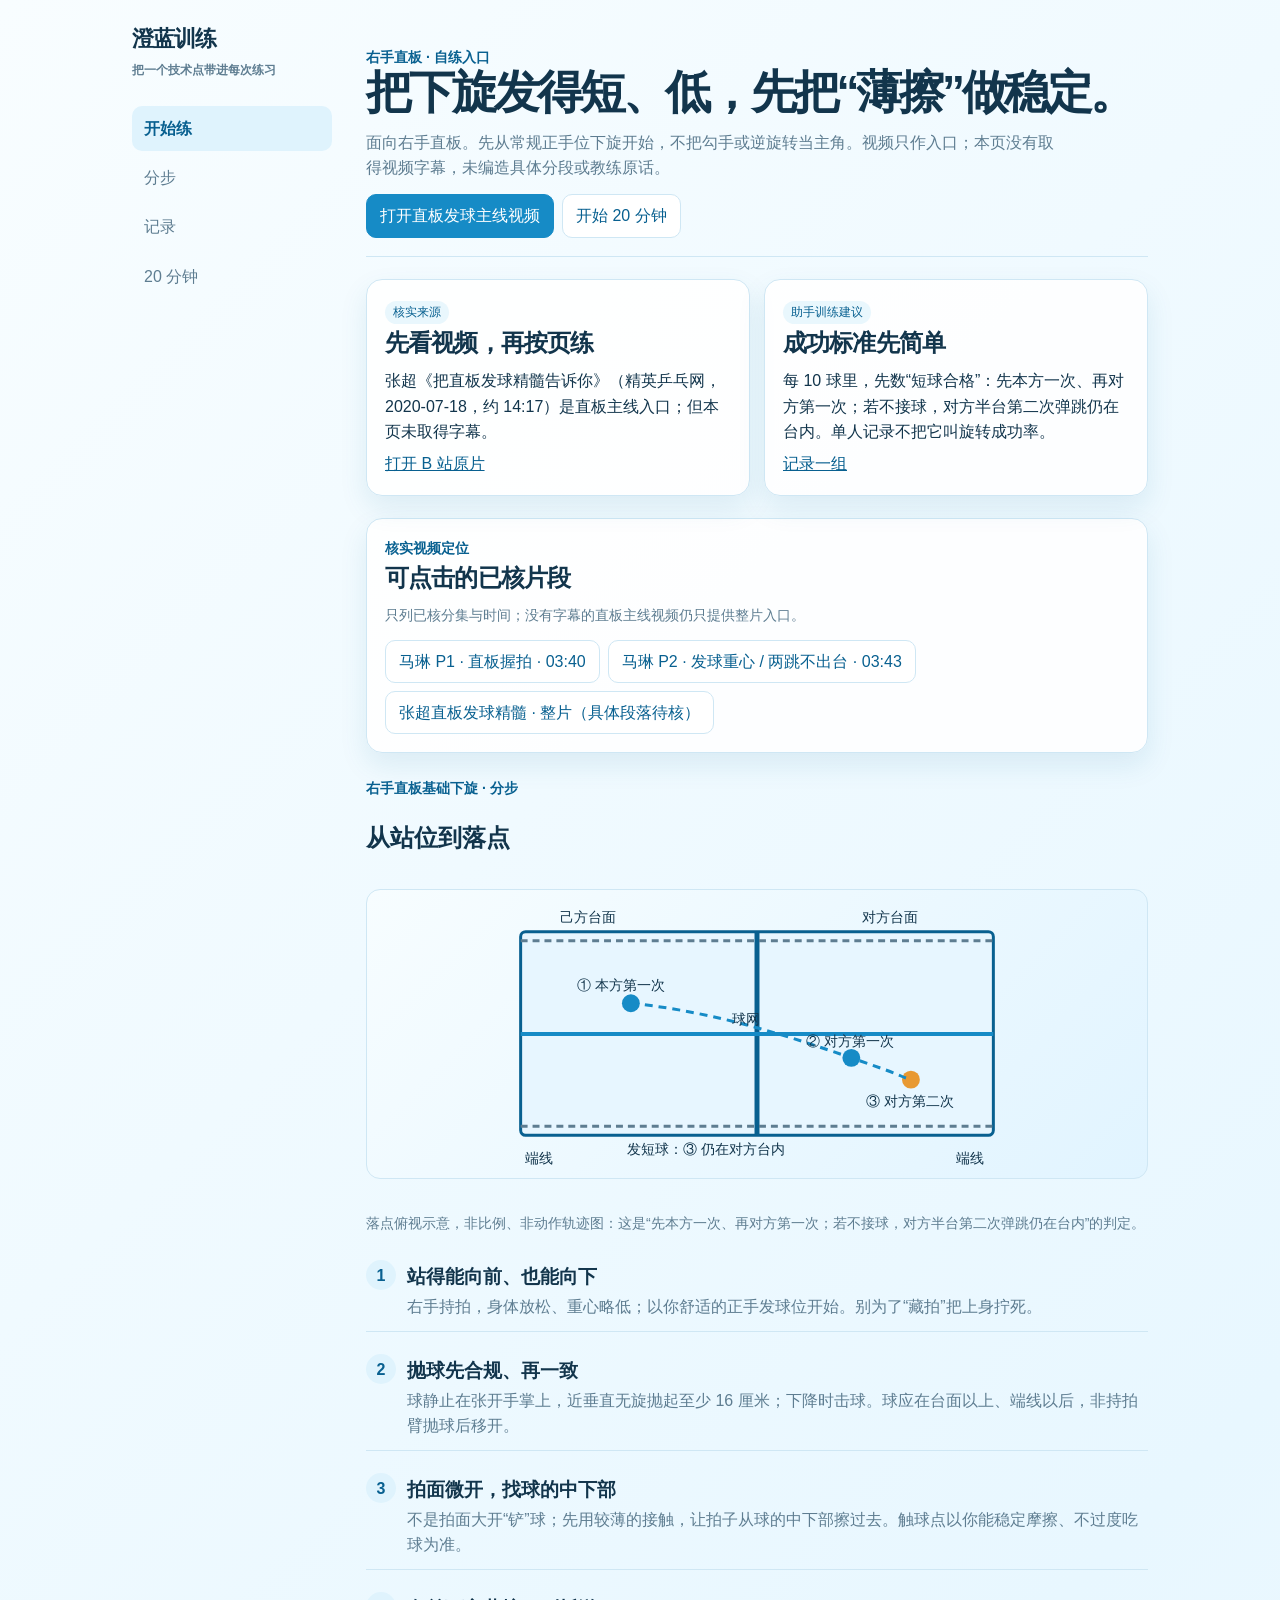
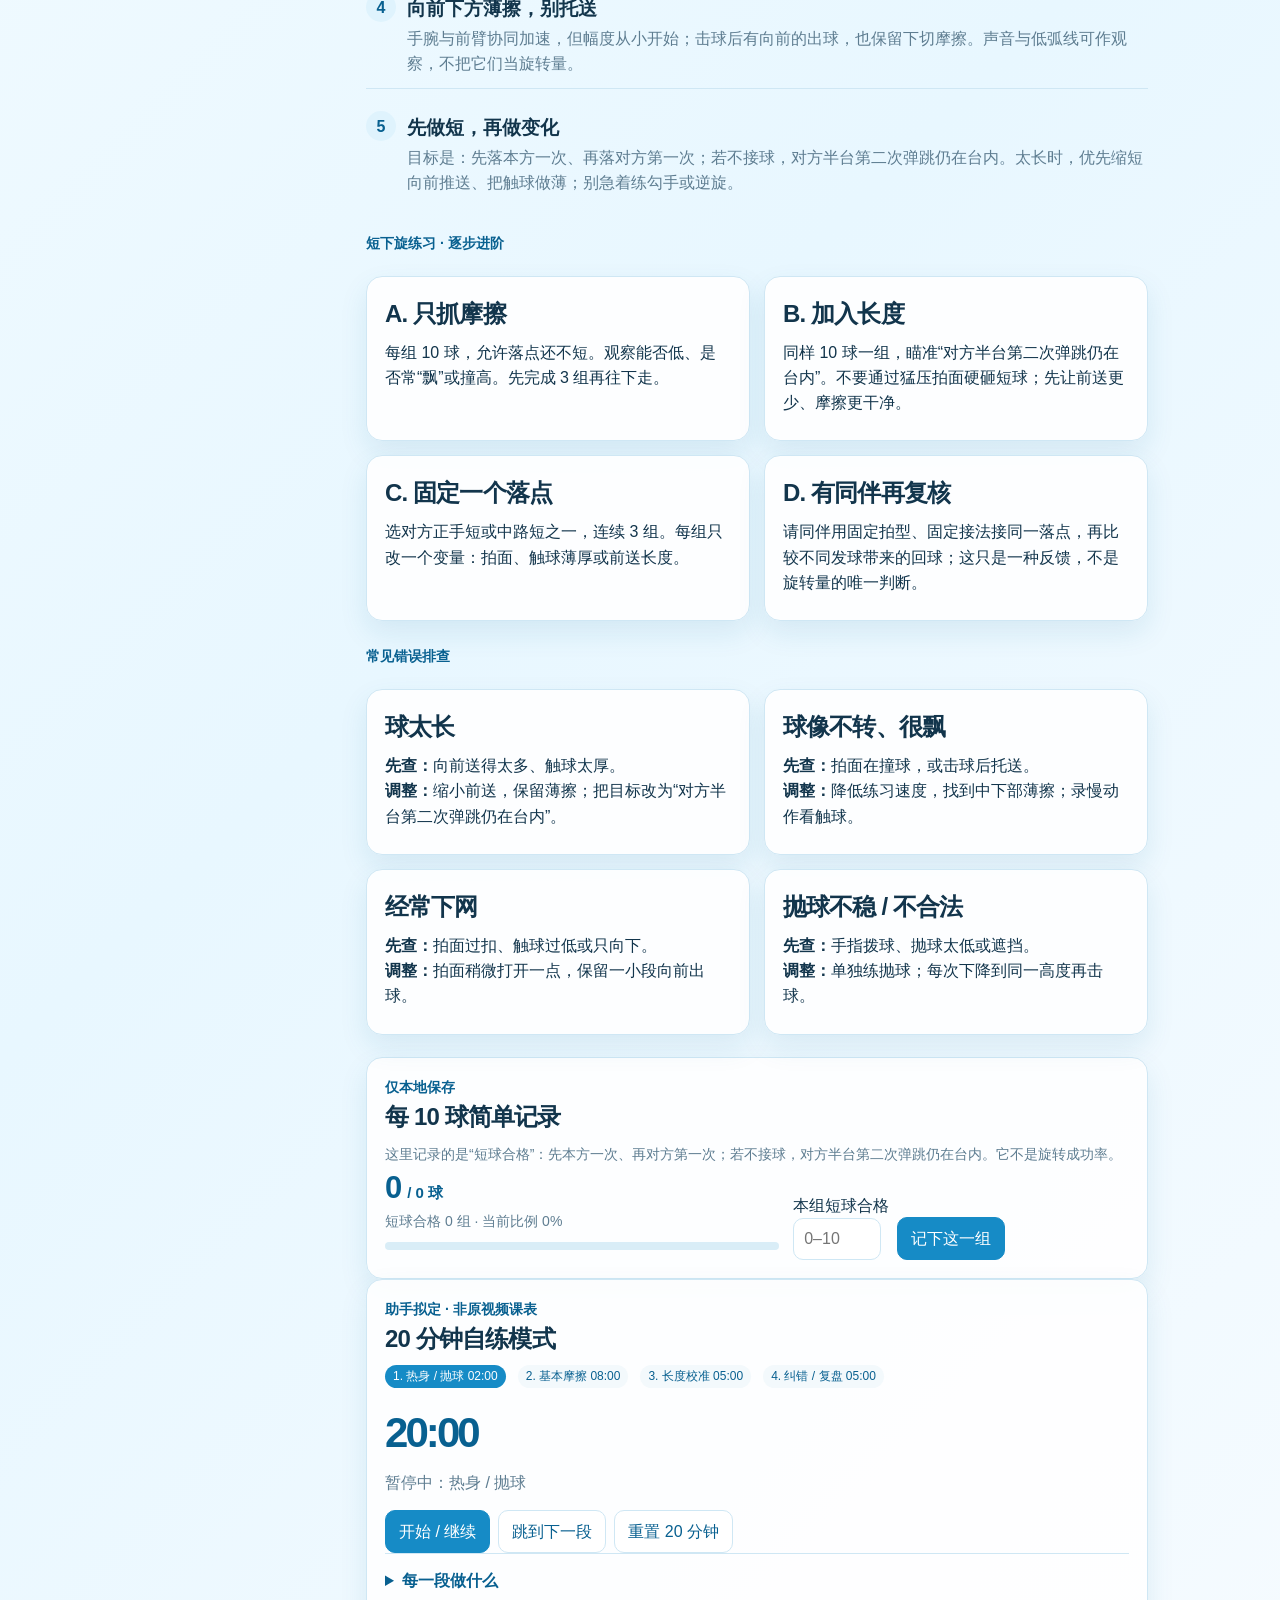
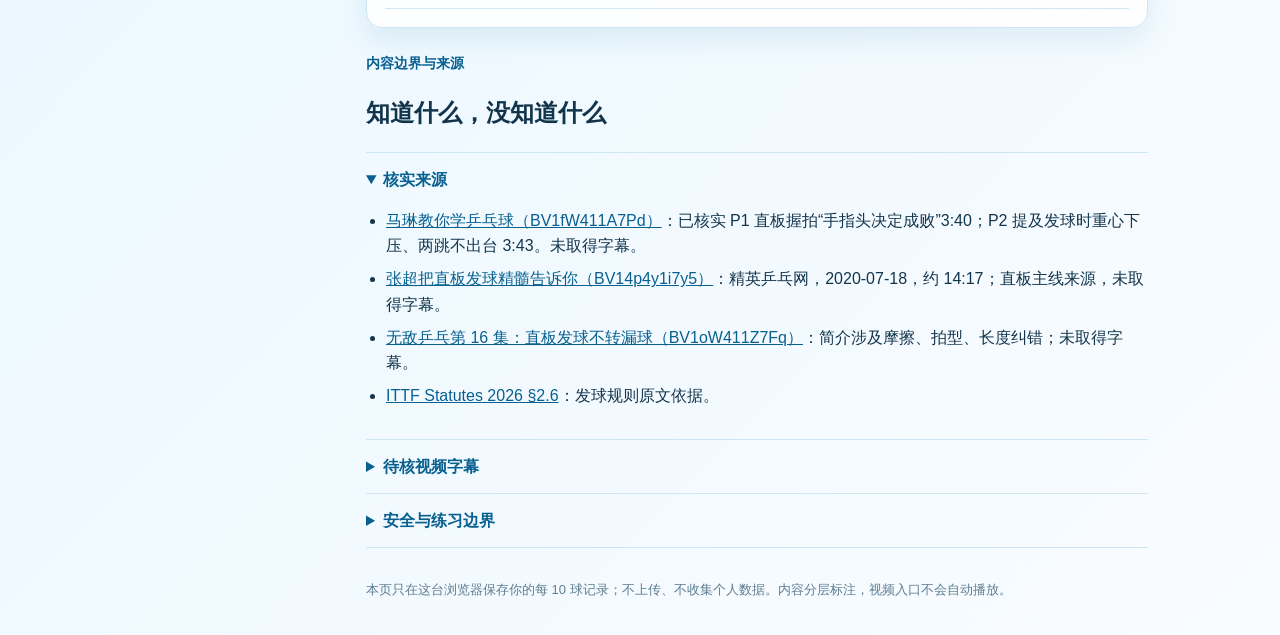
==== pingpong-penshold-backspin/index.html @ 67f678c4 "Publish penshold backspin practice page" ====
<!doctype html>
<html lang="zh-CN">
<head>
<meta charset="utf-8">
<meta name="viewport" content="width=device-width,initial-scale=1,viewport-fit=cover">
<meta name="theme-color" content="#eaf7ff">
<title>澄蓝训练｜右手直板下旋发球</title>
<style>
:root{--ink:#12354c;--muted:#5e7d91;--line:#cfe7f4;--blue:#168bc6;--deep:#086090;--wash:#edf9ff;--shadow:0 12px 28px rgba(20,109,150,.1);--good:#12744f;--warn:#a85b10}*{box-sizing:border-box}html{scroll-behavior:smooth}body{margin:0;background:linear-gradient(135deg,#f8fdff,#e8f7ff 52%,#f9fcff);color:var(--ink);font:16px/1.58 ui-rounded,"PingFang SC","Microsoft YaHei",sans-serif}button,input{font:inherit}button{cursor:pointer}a{color:var(--deep)}#app{max-width:1060px;margin:auto;padding:22px}.shell{display:grid;grid-template-columns:200px minmax(0,1fr);gap:34px}.side{position:sticky;top:18px;align-self:start}.brand{font-size:22px;font-weight:780;letter-spacing:-.05em}.brand span{display:block;font-size:12px;letter-spacing:0;color:var(--muted);margin-top:4px}.nav{display:grid;gap:4px;margin-top:26px}.nav a{padding:10px 12px;border-radius:10px;text-decoration:none;color:var(--muted)}.nav a.on,.nav a:hover{color:var(--deep);background:#dff3fd;font-weight:700}.hero{padding:24px 0 18px;border-bottom:1px solid var(--line)}.hero h1{margin:0;font-size:clamp(30px,4vw,46px);letter-spacing:-.07em;line-height:1.08}.hero p{max-width:700px;margin:12px 0 0;color:var(--muted)}.accent{font-size:14px;color:var(--deep);font-weight:700}.grid{display:grid;grid-template-columns:repeat(2,minmax(0,1fr));gap:14px;margin:22px 0}.card{background:rgba(255,255,255,.9);border:1px solid var(--line);border-radius:16px;padding:18px;box-shadow:var(--shadow)}.card h2,.card h3{margin:0 0 7px;letter-spacing:-.035em}.card p{margin:7px 0}.primary,.secondary,.chip{display:inline-flex;align-items:center;justify-content:center;min-height:42px;border-radius:10px;padding:8px 13px;border:1px solid var(--line);text-decoration:none;background:#fff;color:var(--deep)}.primary{background:var(--blue);color:#fff;border-color:var(--blue)}.primary:disabled{opacity:.48;cursor:not-allowed}.actions{display:flex;gap:8px;flex-wrap:wrap;margin-top:14px}.tools{margin-top:24px}.tag{display:inline-block;border-radius:99px;background:#e9f7fd;color:var(--deep);padding:2px 8px;font-size:12px;margin-right:5px}.muted{color:var(--muted);font-size:14px}.note{border-left:4px solid var(--blue);background:#f1faff;padding:11px 13px;border-radius:0 10px 10px 0}.warn{border-left-color:#e89932;background:#fff8ee}.ok{color:var(--good);font-weight:700}.steps{display:grid;gap:10px}.step{display:grid;grid-template-columns:31px 1fr;gap:10px;padding:12px 0;border-bottom:1px solid var(--line)}.step:last-child{border:0}.num{width:30px;height:30px;border-radius:50%;display:grid;place-items:center;background:#dff3fd;color:var(--deep);font-weight:800}.step h3{margin:2px 0 2px}.step p{margin:0;color:var(--muted)}details{border-top:1px solid var(--line);padding:14px 0}details:last-child{border-bottom:1px solid var(--line)}summary{cursor:pointer;font-weight:700;color:var(--deep)}details[open] summary{margin-bottom:9px}.diagram{width:100%;max-height:290px;background:linear-gradient(135deg,#f7fdff,#e1f4ff);border-radius:14px;border:1px solid var(--line);margin:12px 0}.diagram text{font-family:ui-rounded,"PingFang SC",sans-serif;fill:#12354c;font-size:14px}.split{display:grid;grid-template-columns:1.08fr .92fr;gap:14px}.record{display:flex;align-items:end;gap:8px;flex-wrap:wrap}.record input{width:88px;min-height:42px;border:1px solid var(--line);border-radius:10px;padding:0 10px}.stat{font-size:31px;font-weight:780;letter-spacing:-.06em;color:var(--deep);line-height:1}.progress{height:8px;background:#d9edf7;border-radius:99px;overflow:hidden;margin:10px 0}.progress i{display:block;height:100%;background:var(--blue);transition:width .2s}.session{font-size:42px;font-weight:780;letter-spacing:-.07em;color:var(--deep);margin:12px 0 4px}.timer-state{min-height:26px;color:var(--muted)}.phase{display:flex;gap:7px;flex-wrap:wrap}.phase .tag{background:#f3f9fc}.phase .tag.on{background:#168bc6;color:white}.source-list{padding-left:20px}.source-list li{margin:8px 0}.footer{margin:32px 0 12px;color:var(--muted);font-size:13px}@media(max-width:720px){#app{padding:14px}.shell{display:block}.side{position:static;display:flex;align-items:center;justify-content:space-between;border-bottom:1px solid var(--line);padding-bottom:12px}.brand span{display:none}.nav{display:flex;margin:0;gap:2px}.nav a{padding:7px 8px;font-size:13px}.hero{padding-top:24px}.grid,.split{grid-template-columns:1fr}.card{padding:16px}.diagram{max-height:none}.session{font-size:38px}}
</style>
</head>
<body><main id="app"></main>
<script>
const KEY='chenglan-pingpong-penshold-backspin-v1';
const sources={marin:'https://www.bilibili.com/video/BV1fW411A7Pd/',marinP1:'https://www.bilibili.com/video/BV1fW411A7Pd/?p=1&t=220',marinP2:'https://www.bilibili.com/video/BV1fW411A7Pd/?p=2&t=223',zhang:'https://www.bilibili.com/video/BV14p4y1i7y5/',wudi:'https://www.bilibili.com/video/BV1oW411Z7Fq/',ittf:'https://db.ittf.com/sites/default/files/public/2026-02/2026_Statutes_v1_consolidated_clean.pdf'};
const initial={sets:[],timer:{running:false,remaining:1200,stamp:0}};
function load(){try{const x=JSON.parse(localStorage.getItem(KEY));return x&&typeof x==='object'?{...initial,...x,timer:{...initial.timer,...x.timer},sets:Array.isArray(x.sets)?x.sets:[]}:structuredClone(initial)}catch{return structuredClone(initial)}}
let state=load(),tick=null;
const esc=s=>String(s).replace(/[&<>"']/g,c=>({'&':'&amp;','<':'&lt;','>':'&gt;','"':'&quot;',"'":'&#39;'}[c]));
function save(){try{localStorage.setItem(KEY,JSON.stringify(state))}catch{}}
function fmt(s){s=Math.max(0,Math.ceil(s));return `${String(Math.floor(s/60)).padStart(2,'0')}:${String(s%60).padStart(2,'0')}`}
function diagram(){return `<svg class="diagram" viewBox="0 0 620 290" role="img" aria-label="短发球落点俯视示意，非比例动作图"><rect x="72" y="42" width="476" height="205" rx="5" fill="#e7f6ff" stroke="#086090" stroke-width="3"/><path d="M310 42V247" stroke="#086090" stroke-width="5"/><path d="M72 145H548" stroke="#168bc6" stroke-width="4"/><path d="M72 51H548M72 238H548" stroke="#5e7d91" stroke-width="3" stroke-dasharray="7 5"/><circle cx="183" cy="114" r="9" fill="#168bc6"/><circle cx="405" cy="169" r="9" fill="#168bc6"/><circle cx="465" cy="191" r="9" fill="#e89932"/><path d="M183 114C270 123 344 148 405 169S447 185 465 191" fill="none" stroke="#168bc6" stroke-width="3" stroke-dasharray="8 6"/><text x="112" y="32">己方台面</text><text x="416" y="32">对方台面</text><text x="285" y="135">球网</text><text x="76" y="275">端线</text><text x="510" y="275">端线</text><text x="129" y="101">① 本方第一次</text><text x="359" y="157">② 对方第一次</text><text x="420" y="218">③ 对方第二次</text><text x="179" y="266">发短球：③ 仍在对方台内</text></svg><p class="muted">落点俯视示意，非比例、非动作轨迹图：这是“先本方一次、再对方第一次；若不接球，对方半台第二次弹跳仍在台内”的判定。</p>`}
function header(){return `<div class="shell"><aside class="side"><div class="brand">澄蓝训练<span>把一个技术点带进每次练习</span></div><nav class="nav"><a class="on" href="#start">开始练</a><a href="#steps">分步</a><a href="#records">记录</a><a href="#timer">20 分钟</a></nav></aside><section>`}
function end(){return `<p class="footer">本页只在这台浏览器保存你的每 10 球记录；不上传、不收集个人数据。内容分层标注，视频入口不会自动播放。</p></section></div>`}
function recordView(){const n=state.sets.length,total=state.sets.reduce((a,x)=>a+x.good,0),attempt=n*10,rate=attempt?Math.round(total/attempt*100):0;return `<article id="records" class="card"><div class="accent">仅本地保存</div><h2>每 10 球简单记录</h2><p class="muted">这里记录的是“短球合格”：先本方一次、再对方第一次；若不接球，对方半台第二次弹跳仍在台内。它不是旋转成功率。</p><div class="split"><div><div class="stat">${total} <small style="font-size:15px;letter-spacing:0">/ ${attempt} 球</small></div><p class="muted">短球合格 ${n} 组 · 当前比例 ${rate}%</p><div class="progress"><i style="width:${rate}%"></i></div></div><form class="record" id="recordForm"><label>本组短球合格<br><input required name="good" type="number" min="0" max="10" inputmode="numeric" placeholder="0–10"></label><button class="primary">记下这一组</button>${n?'<button type="button" class="secondary" id="undo">撤销最后一组</button>':''}</form></div>${n?`<details><summary>查看已记录的各组</summary><p>${state.sets.map((x,i)=>`第 ${i+1} 组：${x.good}/10`).join('　')}</p></details>`:''}</article>`}
const phases=[['热身 / 抛球',120],['基本摩擦',480],['长度校准',300],['纠错 / 复盘',300]],TOTAL=phases.reduce((n,x)=>n+x[1],0);
const TimerCore={phase(remaining){let spent=TOTAL-Math.max(0,Math.min(TOTAL,remaining));for(let i=0;i<phases.length;i++){if(spent<phases[i][1])return i;spent-=phases[i][1]}return phases.length-1},advance(timer,now){const out={...timer};if(!out.running)return out;const elapsed=Math.max(0,(now-out.stamp)/1000);out.remaining=Math.max(0,out.remaining-elapsed);out.stamp=now;if(out.remaining===0)out.running=false;return out},skip(timer){const i=TimerCore.phase(timer.remaining);const spent=phases.slice(0,i+1).reduce((n,x)=>n+x[1],0);return {...timer,remaining:Math.max(0,TOTAL-spent),stamp:timer.stamp}},reset(){return {running:false,remaining:TOTAL,stamp:0}}};
function timerView(){let t=state.timer,i=TimerCore.phase(t.remaining),p=phases[i];return `<article id="timer" class="card"><div class="accent">助手拟定 · 非原视频课表</div><h2>20 分钟自练模式</h2><div class="phase">${phases.map((x,j)=>`<span class="tag ${j===i?'on':''}">${j+1}. ${x[0]} ${fmt(x[1])}</span>`).join('')}</div><div class="session">${fmt(t.remaining)}</div><div class="timer-state">${t.running?'进行中：'+p[0]:(t.remaining?'暂停中：'+p[0]:'已完成 20 分钟')}</div><div class="actions"><button id="timerToggle" class="primary" ${!t.remaining?'disabled':''}>${t.running?'暂停':'开始 / 继续'}</button><button id="timerNext" class="secondary" ${!t.remaining?'disabled':''}>跳到下一段</button><button id="timerReset" class="secondary">重置 20 分钟</button></div><details><summary>每一段做什么</summary><ol><li><b>2 分钟热身 / 抛球：</b>活动手腕与肩；只练合法、稳定的抛球与触球前站定。</li><li><b>8 分钟基本摩擦：</b>按 10 球一组，优先薄擦与低弧线，不追求猛快。</li><li><b>5 分钟长度校准：</b>目标是先本方一次、再对方第一次；若不接球，对方半台第二次弹跳仍在台内。</li><li><b>5 分钟纠错 / 复盘：</b>手机侧后方录几球，看抛球、触球点、拍面与落点；不在本页上传。</li></ol></details></article>`}
function render(){document.querySelector('#app').innerHTML=header()+`<header id="start" class="hero"><div class="accent">右手直板 · 自练入口</div><h1>把下旋发得短、低，先把“薄擦”做稳定。</h1><p>面向右手直板。先从常规正手位下旋开始，不把勾手或逆旋转当主角。视频只作入口；本页没有取得视频字幕，未编造具体分段或教练原话。</p><div class="actions"><a class="primary" href="${sources.zhang}" target="_blank" rel="noopener">打开直板发球主线视频</a><a class="secondary" href="#timer">开始 20 分钟</a></div></header><div class="grid"><article class="card"><span class="tag">核实来源</span><h2>先看视频，再按页练</h2><p>张超《把直板发球精髓告诉你》（精英乒乓网，2020-07-18，约 14:17）是直板主线入口；但本页未取得字幕。</p><a href="${sources.zhang}" target="_blank" rel="noopener">打开 B 站原片</a></article><article class="card"><span class="tag">助手训练建议</span><h2>成功标准先简单</h2><p>每 10 球里，先数“第二跳不出台且自己可重复做出”的球。球回滚不是唯一旋转指标，独练不承诺定量测旋转。</p><a href="#records">记录一组</a></article></div><section id="steps" class="tools"><div class="accent">右手直板基础下旋 · 分步</div><h2>从站位到落点</h2>${diagram()}<div class="steps"><div class="step"><div class="num">1</div><div><h3>站得能向前、也能向下</h3><p>右手持拍，身体放松、重心略低；以你舒适的正手发球位开始。别为了“藏拍”把上身拧死。</p></div></div><div class="step"><div class="num">2</div><div><h3>抛球先合规、再一致</h3><p>球静止在张开手掌上，近垂直无旋抛起至少 16 厘米；下降时击球。球应在台面以上、端线以后，非持拍臂抛球后移开。</p></div></div><div class="step"><div class="num">3</div><div><h3>拍面微开，找球的中下部</h3><p>不是拍面大开“铲”球；先用较薄的接触，让拍子从球的中下部擦过去。触球点以你能稳定摩擦、不过度吃球为准。</p></div></div><div class="step"><div class="num">4</div><div><h3>向前下方薄擦，别托送</h3><p>手腕与前臂协同加速，但幅度从小开始；击球后有向前的出球，也保留下切摩擦。声音、低弧线与第二跳共同观察。</p></div></div><div class="step"><div class="num">5</div><div><h3>先做短，再做变化</h3><p>目标是：先落己方台面，第二跳落在对方半台后不出台。太长时，优先缩短向前推送、把触球做薄；别急着练勾手或逆旋。</p></div></div></div></section><section class="tools"><div class="accent">短下旋练习 · 逐步进阶</div><div class="grid"><article class="card"><h2>A. 只抓摩擦</h2><p>每组 10 球，允许落点还不短。观察能否低、是否常“飘”或撞高。先完成 3 组再往下走。</p></article><article class="card"><h2>B. 加入长度</h2><p>同样 10 球一组，瞄准第二跳不出台。不要通过猛压拍面硬砸短球；先让前送更少、摩擦更干净。</p></article><article class="card"><h2>C. 固定一个落点</h2><p>选对方正手短或中路短之一，连续 3 组。每组只改一个变量：拍面、触球薄厚或前送长度。</p></article><article class="card"><h2>D. 有同伴再复核</h2><p>请同伴正常接发，记录其起板是否容易冒高、是否判断失误。此反馈比自己看球回滚更可靠。</p></article></div></section><section class="tools"><div class="accent">常见错误排查</div><div class="grid"><article class="card"><h2>球太长</h2><p><b>先查：</b>向前送得太多、触球太厚。<br><b>调整：</b>缩小前送，保留薄擦；把目标改为“第二跳不过端线”。</p></article><article class="card"><h2>球像不转、很飘</h2><p><b>先查：</b>拍面在撞球，或击球后托送。<br><b>调整：</b>降低练习速度，找到中下部薄擦；录慢动作看触球。</p></article><article class="card"><h2>经常下网</h2><p><b>先查：</b>拍面过扣、触球过低或只向下。<br><b>调整：</b>拍面稍微打开一点，保留一小段向前出球。</p></article><article class="card"><h2>抛球不稳 / 不合法</h2><p><b>先查：</b>手指拨球、抛球太低或遮挡。<br><b>调整：</b>单独练抛球；每次下降到同一高度再击球。</p></article></div></section>${recordView()}${timerView()}<section class="tools"><div class="accent">内容边界与来源</div><h2>知道什么，没知道什么</h2><details open><summary>核实来源</summary><ul class="source-list"><li><a href="${sources.marin}" target="_blank" rel="noopener">马琳教你学乒乓球（BV1fW411A7Pd）</a>：已核实 P1 直板握拍“手指头决定成败”3:40；P2 提及发球时重心下压、两跳不出台 3:43。未取得字幕。</li><li><a href="${sources.zhang}" target="_blank" rel="noopener">张超把直板发球精髓告诉你（BV14p4y1i7y5）</a>：精英乒乓网，2020-07-18，约 14:17；直板主线来源，未取得字幕。</li><li><a href="${sources.wudi}" target="_blank" rel="noopener">无敌乒乓第 16 集：直板发球不转漏球（BV1oW411Z7Fq）</a>：简介涉及摩擦、拍型、长度纠错；未取得字幕。</li><li><a href="${sources.ittf}" target="_blank" rel="noopener">ITTF Statutes 2026 §2.6</a>：发球规则原文依据。</li></ul></details><details><summary>待核视频字幕</summary><p>以上 B 站页面的标题、分集或简介已经核实；本页没有获得完整可核字幕。因此这里的“分步、练习与纠错”明确是助手训练建议，不归属为任一教练的逐字教学，也不捏造视频时间点。</p></details><details><summary>安全与练习边界</summary><p>若手腕、肘或肩出现疼痛，停止加速挥拍并考虑请专业人士评估。练习应在安全、允许的球台环境进行。</p></details></section>`+end(); bind();}
function canonicalWording(){const changes=[['每 10 球里，先数“第二跳不出台且自己可重复做出”的球。球回滚不是唯一旋转指标，独练不承诺定量测旋转。','每 10 球里，先数“短球合格”：先本方一次、再对方第一次；若不接球，对方半台第二次弹跳仍在台内。单人记录不把它叫旋转成功率。'],['声音、低弧线与第二跳共同观察。','声音与低弧线可作观察，不把它们当旋转量。'],['目标是：先落己方台面，第二跳落在对方半台后不出台。','目标是：先落本方一次、再落对方第一次；若不接球，对方半台第二次弹跳仍在台内。'],['同样 10 球一组，瞄准第二跳不出台。','同样 10 球一组，瞄准“对方半台第二次弹跳仍在台内”。'],['请同伴正常接发，记录其起板是否容易冒高、是否判断失误。此反馈比自己看球回滚更可靠。','请同伴用固定拍型、固定接法接同一落点，再比较不同发球带来的回球；这只是一种反馈，不是旋转量的唯一判断。'],['把目标改为“第二跳不过端线”。','把目标改为“对方半台第二次弹跳仍在台内”。']];const w=document.createTreeWalker(document.querySelector('#app'),NodeFilter.SHOW_TEXT);for(let n;n=w.nextNode();)for(const [a,b]of changes)if(n.nodeValue.includes(a))n.nodeValue=n.nodeValue.replace(a,b)}const firstRender=render;render=function(){firstRender();canonicalWording()};function stopTick(){if(tick)clearInterval(tick);tick=null}function startTick(){if(!tick)tick=setInterval(()=>{syncTimer(Date.now());render()},500)}function syncTimer(now=Date.now()){state.timer=TimerCore.advance(state.timer,now);if(!state.timer.running)stopTick();save()}function bind(){document.querySelector('#recordForm')?.addEventListener('submit',e=>{e.preventDefault();const v=+new FormData(e.target).get('good');if(Number.isInteger(v)&&v>=0&&v<=10){state.sets.push({good:v,at:Date.now()});save();render()}});document.querySelector('#undo')?.addEventListener('click',()=>{state.sets.pop();save();render()});document.querySelector('#timerToggle')?.addEventListener('click',()=>{syncTimer();if(state.timer.remaining){state.timer.running=!state.timer.running;state.timer.stamp=Date.now();if(state.timer.running)startTick();else stopTick()}save();render()});document.querySelector('#timerNext')?.addEventListener('click',()=>{syncTimer();state.timer=TimerCore.skip(state.timer);if(!state.timer.remaining)state.timer.running=false;state.timer.stamp=Date.now();save();render()});document.querySelector('#timerReset')?.addEventListener('click',()=>{state.timer=TimerCore.reset();stopTick();save();render()})}syncTimer();if(state.timer.running)startTick();render();
</script><script>
/* Only these two P1/P2 locations are source-verified; all other videos remain whole-video entries. */
document.addEventListener('DOMContentLoaded',()=>{
  const steps=document.querySelector('#steps');if(!steps||document.querySelector('#verified-locations'))return;
  const box=document.createElement('section');box.id='verified-locations';box.className='card';
  box.innerHTML='<div class="accent">核实视频定位</div><h2>可点击的已核片段</h2><p class="muted">只列已核分集与时间；没有字幕的直板主线视频仍只提供整片入口。</p><div class="actions"><a class="secondary" target="_blank" rel="noopener" href="https://www.bilibili.com/video/BV1fW411A7Pd/?p=1&amp;t=220">马琳 P1 · 直板握拍 · 03:40</a><a class="secondary" target="_blank" rel="noopener" href="https://www.bilibili.com/video/BV1fW411A7Pd/?p=2&amp;t=223">马琳 P2 · 发球重心 / 两跳不出台 · 03:43</a><a class="secondary" target="_blank" rel="noopener" href="https://www.bilibili.com/video/BV14p4y1i7y5/">张超直板发球精髓 · 整片（具体段落待核）</a></div>';
  steps.before(box);
});
</script></body></html>
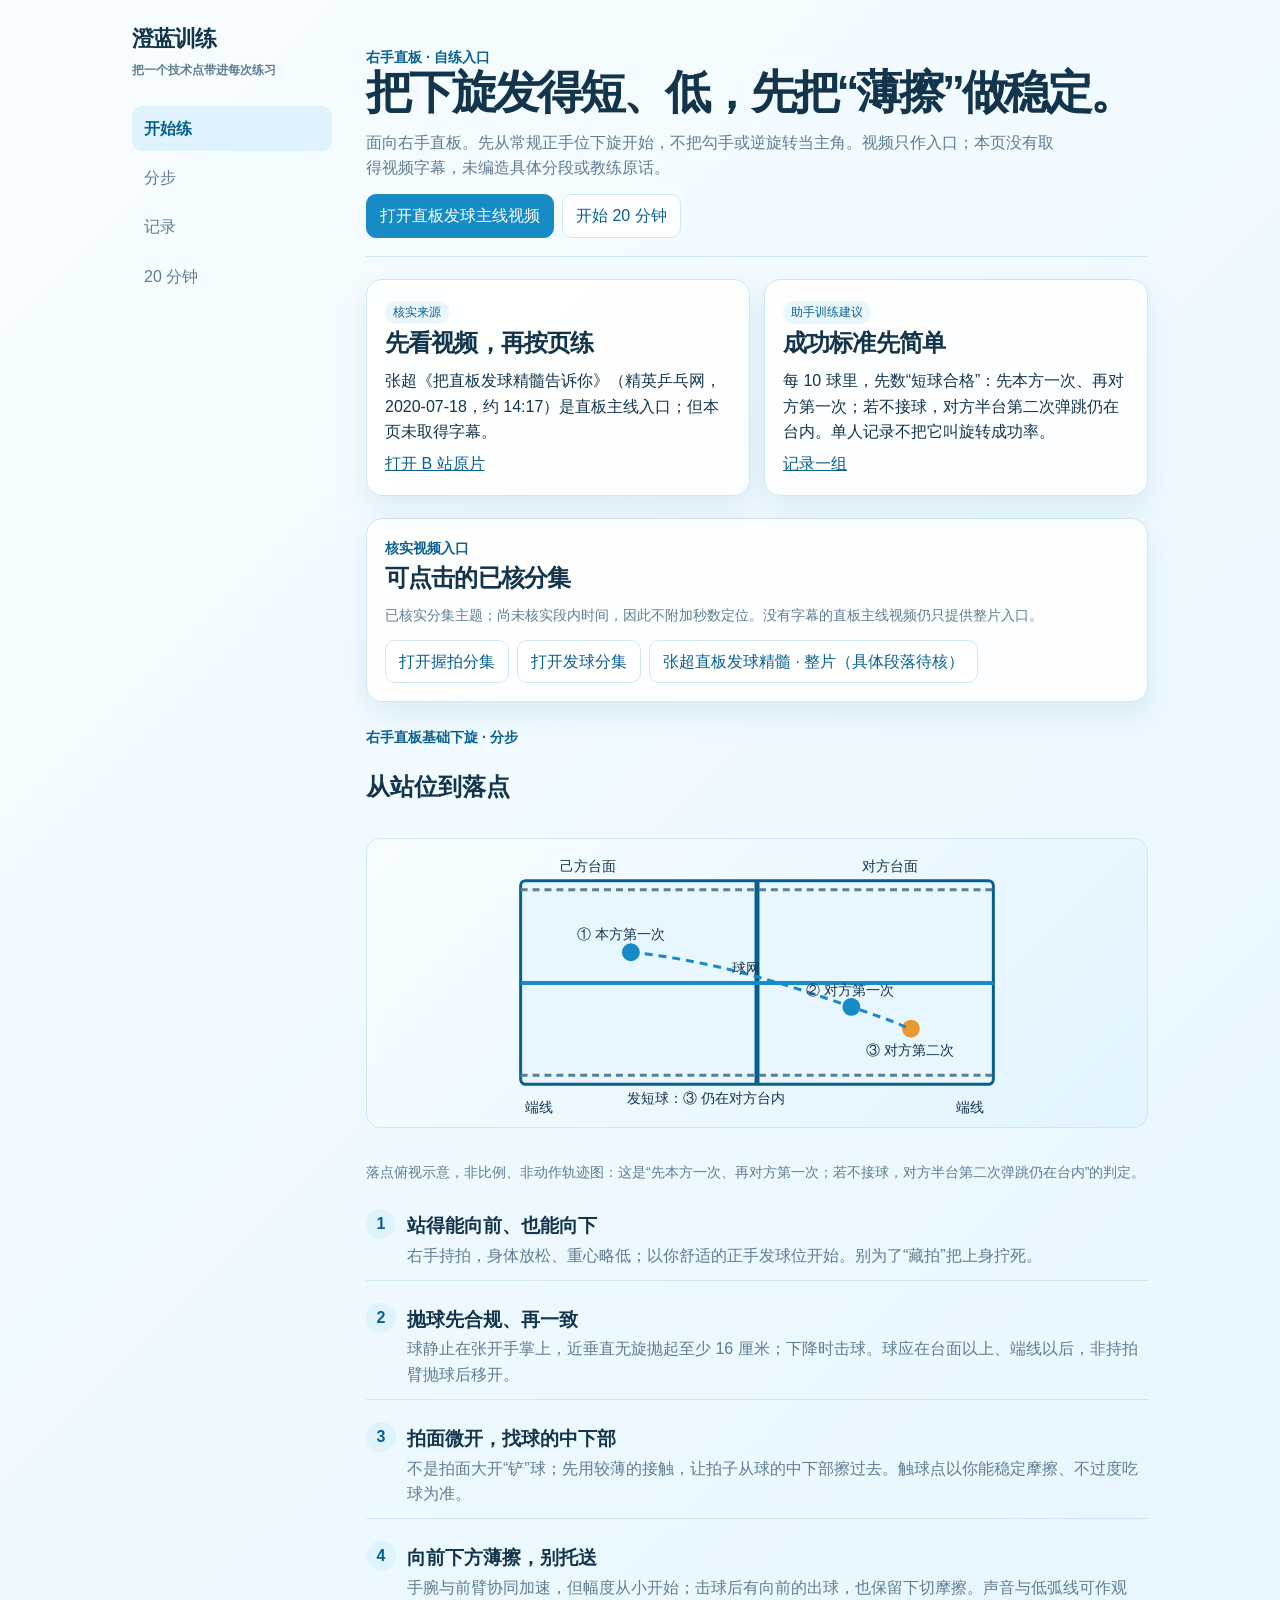
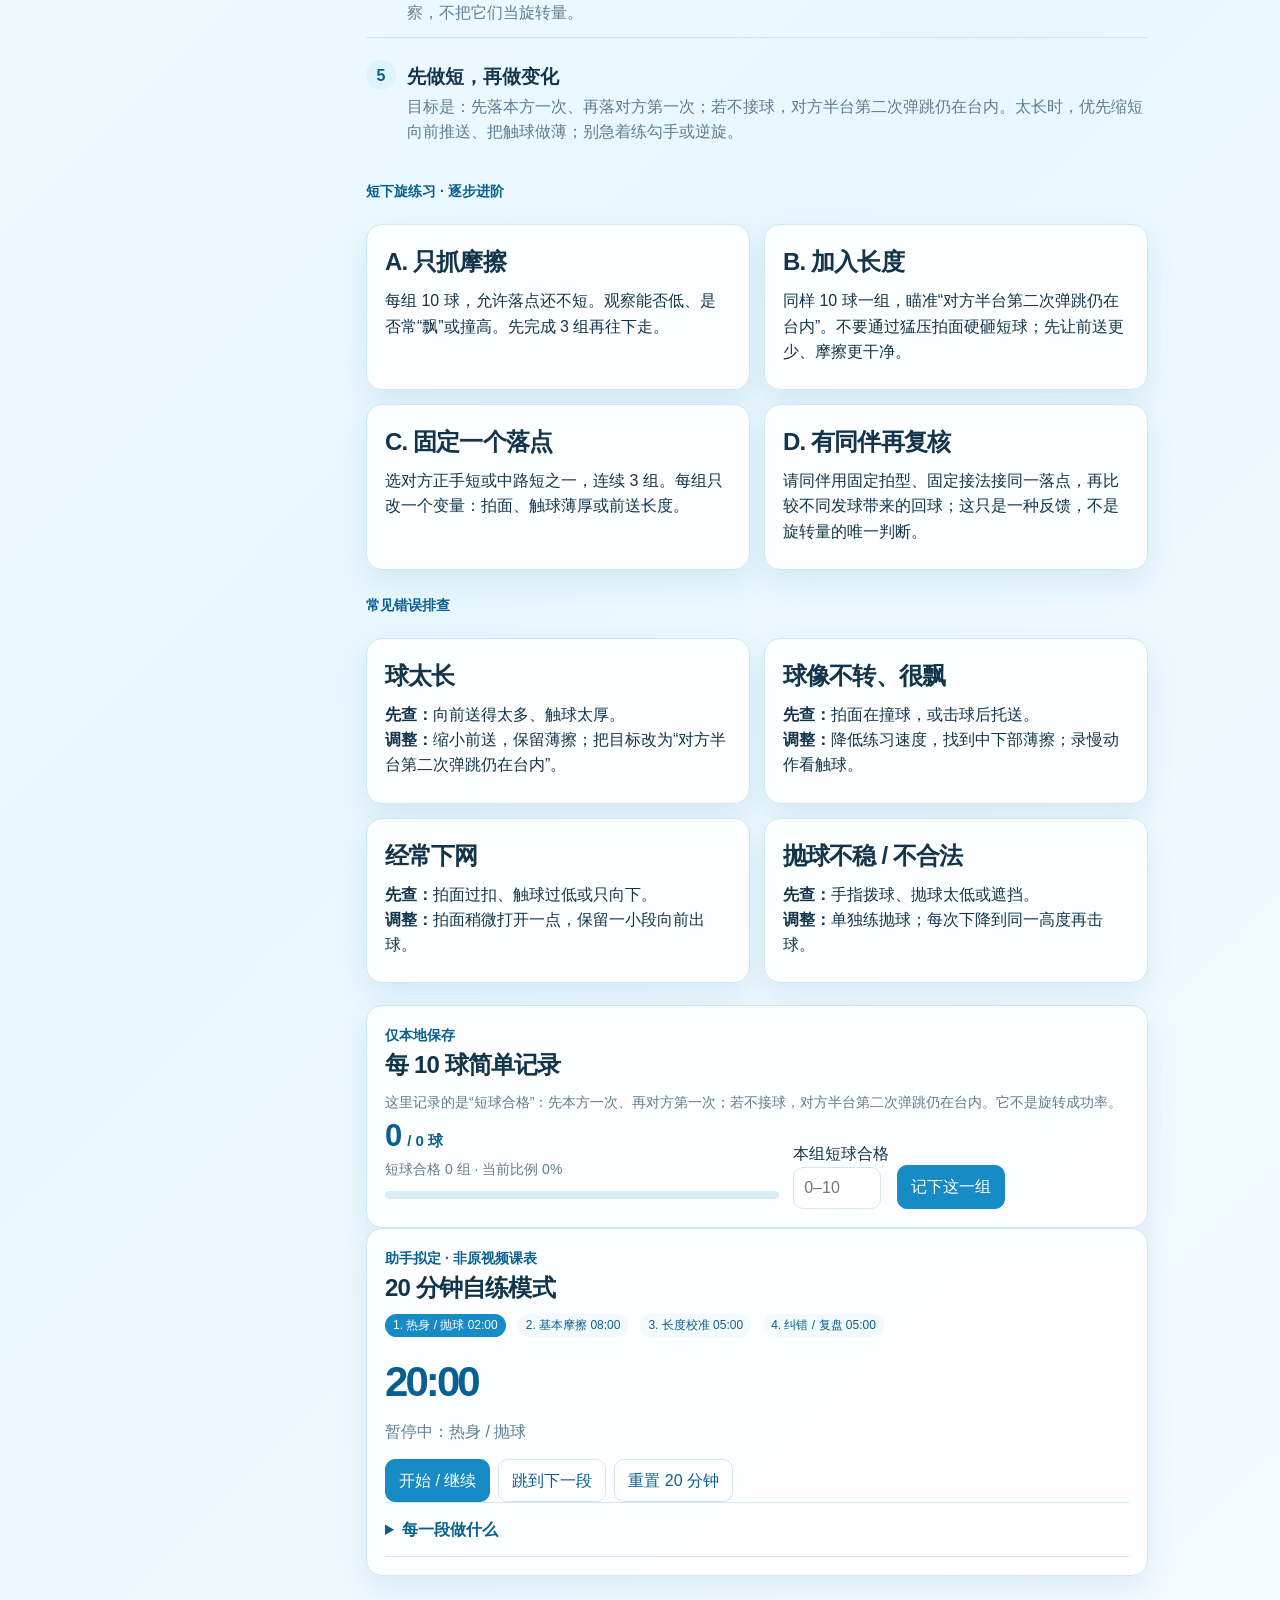
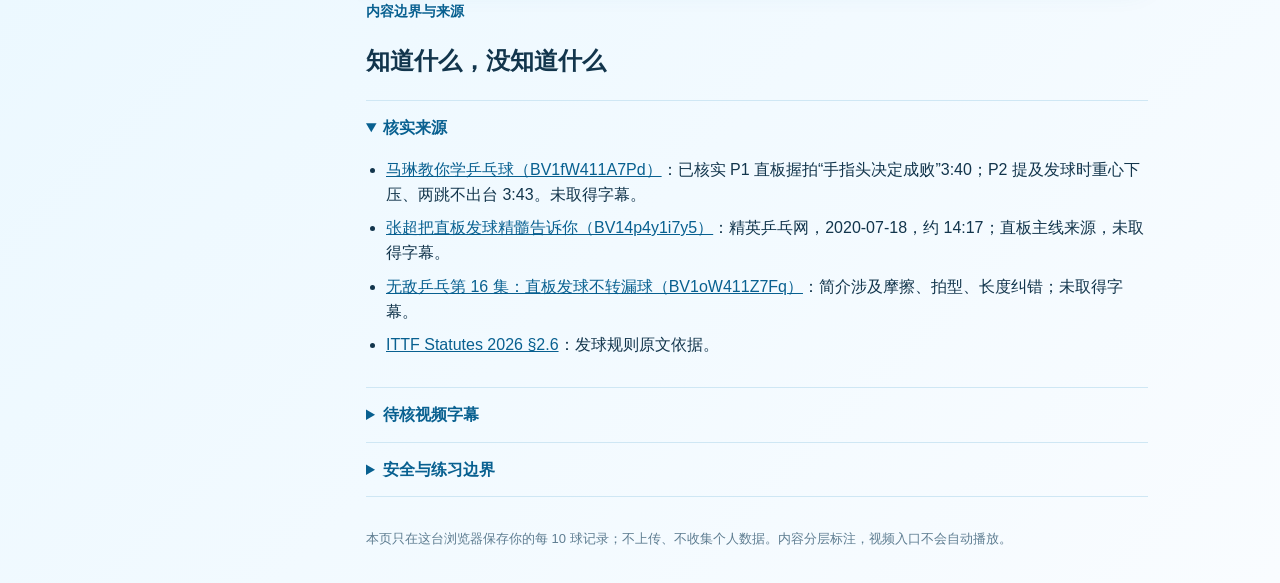
==== commit 333fa806: "Correct unverified video timestamp links" ====
--- a/pingpong-penshold-backspin/index.html
+++ b/pingpong-penshold-backspin/index.html
@@ -12,7 +12,7 @@
 <body><main id="app"></main>
 <script>
 const KEY='chenglan-pingpong-penshold-backspin-v1';
-const sources={marin:'https://www.bilibili.com/video/BV1fW411A7Pd/',marinP1:'https://www.bilibili.com/video/BV1fW411A7Pd/?p=1&t=220',marinP2:'https://www.bilibili.com/video/BV1fW411A7Pd/?p=2&t=223',zhang:'https://www.bilibili.com/video/BV14p4y1i7y5/',wudi:'https://www.bilibili.com/video/BV1oW411Z7Fq/',ittf:'https://db.ittf.com/sites/default/files/public/2026-02/2026_Statutes_v1_consolidated_clean.pdf'};
+const sources={marin:'https://www.bilibili.com/video/BV1fW411A7Pd/',marinP1:'https://www.bilibili.com/video/BV1fW411A7Pd/?p=1',marinP2:'https://www.bilibili.com/video/BV1fW411A7Pd/?p=2',zhang:'https://www.bilibili.com/video/BV14p4y1i7y5/',wudi:'https://www.bilibili.com/video/BV1oW411Z7Fq/',ittf:'https://db.ittf.com/sites/default/files/public/2026-02/2026_Statutes_v1_consolidated_clean.pdf'};
 const initial={sets:[],timer:{running:false,remaining:1200,stamp:0}};
 function load(){try{const x=JSON.parse(localStorage.getItem(KEY));return x&&typeof x==='object'?{...initial,...x,timer:{...initial.timer,...x.timer},sets:Array.isArray(x.sets)?x.sets:[]}:structuredClone(initial)}catch{return structuredClone(initial)}}
 let state=load(),tick=null;
@@ -29,11 +29,11 @@
 function render(){document.querySelector('#app').innerHTML=header()+`<header id="start" class="hero"><div class="accent">右手直板 · 自练入口</div><h1>把下旋发得短、低，先把“薄擦”做稳定。</h1><p>面向右手直板。先从常规正手位下旋开始，不把勾手或逆旋转当主角。视频只作入口；本页没有取得视频字幕，未编造具体分段或教练原话。</p><div class="actions"><a class="primary" href="${sources.zhang}" target="_blank" rel="noopener">打开直板发球主线视频</a><a class="secondary" href="#timer">开始 20 分钟</a></div></header><div class="grid"><article class="card"><span class="tag">核实来源</span><h2>先看视频，再按页练</h2><p>张超《把直板发球精髓告诉你》（精英乒乓网，2020-07-18，约 14:17）是直板主线入口；但本页未取得字幕。</p><a href="${sources.zhang}" target="_blank" rel="noopener">打开 B 站原片</a></article><article class="card"><span class="tag">助手训练建议</span><h2>成功标准先简单</h2><p>每 10 球里，先数“第二跳不出台且自己可重复做出”的球。球回滚不是唯一旋转指标，独练不承诺定量测旋转。</p><a href="#records">记录一组</a></article></div><section id="steps" class="tools"><div class="accent">右手直板基础下旋 · 分步</div><h2>从站位到落点</h2>${diagram()}<div class="steps"><div class="step"><div class="num">1</div><div><h3>站得能向前、也能向下</h3><p>右手持拍，身体放松、重心略低；以你舒适的正手发球位开始。别为了“藏拍”把上身拧死。</p></div></div><div class="step"><div class="num">2</div><div><h3>抛球先合规、再一致</h3><p>球静止在张开手掌上，近垂直无旋抛起至少 16 厘米；下降时击球。球应在台面以上、端线以后，非持拍臂抛球后移开。</p></div></div><div class="step"><div class="num">3</div><div><h3>拍面微开，找球的中下部</h3><p>不是拍面大开“铲”球；先用较薄的接触，让拍子从球的中下部擦过去。触球点以你能稳定摩擦、不过度吃球为准。</p></div></div><div class="step"><div class="num">4</div><div><h3>向前下方薄擦，别托送</h3><p>手腕与前臂协同加速，但幅度从小开始；击球后有向前的出球，也保留下切摩擦。声音、低弧线与第二跳共同观察。</p></div></div><div class="step"><div class="num">5</div><div><h3>先做短，再做变化</h3><p>目标是：先落己方台面，第二跳落在对方半台后不出台。太长时，优先缩短向前推送、把触球做薄；别急着练勾手或逆旋。</p></div></div></div></section><section class="tools"><div class="accent">短下旋练习 · 逐步进阶</div><div class="grid"><article class="card"><h2>A. 只抓摩擦</h2><p>每组 10 球，允许落点还不短。观察能否低、是否常“飘”或撞高。先完成 3 组再往下走。</p></article><article class="card"><h2>B. 加入长度</h2><p>同样 10 球一组，瞄准第二跳不出台。不要通过猛压拍面硬砸短球；先让前送更少、摩擦更干净。</p></article><article class="card"><h2>C. 固定一个落点</h2><p>选对方正手短或中路短之一，连续 3 组。每组只改一个变量：拍面、触球薄厚或前送长度。</p></article><article class="card"><h2>D. 有同伴再复核</h2><p>请同伴正常接发，记录其起板是否容易冒高、是否判断失误。此反馈比自己看球回滚更可靠。</p></article></div></section><section class="tools"><div class="accent">常见错误排查</div><div class="grid"><article class="card"><h2>球太长</h2><p><b>先查：</b>向前送得太多、触球太厚。<br><b>调整：</b>缩小前送，保留薄擦；把目标改为“第二跳不过端线”。</p></article><article class="card"><h2>球像不转、很飘</h2><p><b>先查：</b>拍面在撞球，或击球后托送。<br><b>调整：</b>降低练习速度，找到中下部薄擦；录慢动作看触球。</p></article><article class="card"><h2>经常下网</h2><p><b>先查：</b>拍面过扣、触球过低或只向下。<br><b>调整：</b>拍面稍微打开一点，保留一小段向前出球。</p></article><article class="card"><h2>抛球不稳 / 不合法</h2><p><b>先查：</b>手指拨球、抛球太低或遮挡。<br><b>调整：</b>单独练抛球；每次下降到同一高度再击球。</p></article></div></section>${recordView()}${timerView()}<section class="tools"><div class="accent">内容边界与来源</div><h2>知道什么，没知道什么</h2><details open><summary>核实来源</summary><ul class="source-list"><li><a href="${sources.marin}" target="_blank" rel="noopener">马琳教你学乒乓球（BV1fW411A7Pd）</a>：已核实 P1 直板握拍“手指头决定成败”3:40；P2 提及发球时重心下压、两跳不出台 3:43。未取得字幕。</li><li><a href="${sources.zhang}" target="_blank" rel="noopener">张超把直板发球精髓告诉你（BV14p4y1i7y5）</a>：精英乒乓网，2020-07-18，约 14:17；直板主线来源，未取得字幕。</li><li><a href="${sources.wudi}" target="_blank" rel="noopener">无敌乒乓第 16 集：直板发球不转漏球（BV1oW411Z7Fq）</a>：简介涉及摩擦、拍型、长度纠错；未取得字幕。</li><li><a href="${sources.ittf}" target="_blank" rel="noopener">ITTF Statutes 2026 §2.6</a>：发球规则原文依据。</li></ul></details><details><summary>待核视频字幕</summary><p>以上 B 站页面的标题、分集或简介已经核实；本页没有获得完整可核字幕。因此这里的“分步、练习与纠错”明确是助手训练建议，不归属为任一教练的逐字教学，也不捏造视频时间点。</p></details><details><summary>安全与练习边界</summary><p>若手腕、肘或肩出现疼痛，停止加速挥拍并考虑请专业人士评估。练习应在安全、允许的球台环境进行。</p></details></section>`+end(); bind();}
 function canonicalWording(){const changes=[['每 10 球里，先数“第二跳不出台且自己可重复做出”的球。球回滚不是唯一旋转指标，独练不承诺定量测旋转。','每 10 球里，先数“短球合格”：先本方一次、再对方第一次；若不接球，对方半台第二次弹跳仍在台内。单人记录不把它叫旋转成功率。'],['声音、低弧线与第二跳共同观察。','声音与低弧线可作观察，不把它们当旋转量。'],['目标是：先落己方台面，第二跳落在对方半台后不出台。','目标是：先落本方一次、再落对方第一次；若不接球，对方半台第二次弹跳仍在台内。'],['同样 10 球一组，瞄准第二跳不出台。','同样 10 球一组，瞄准“对方半台第二次弹跳仍在台内”。'],['请同伴正常接发，记录其起板是否容易冒高、是否判断失误。此反馈比自己看球回滚更可靠。','请同伴用固定拍型、固定接法接同一落点，再比较不同发球带来的回球；这只是一种反馈，不是旋转量的唯一判断。'],['把目标改为“第二跳不过端线”。','把目标改为“对方半台第二次弹跳仍在台内”。']];const w=document.createTreeWalker(document.querySelector('#app'),NodeFilter.SHOW_TEXT);for(let n;n=w.nextNode();)for(const [a,b]of changes)if(n.nodeValue.includes(a))n.nodeValue=n.nodeValue.replace(a,b)}const firstRender=render;render=function(){firstRender();canonicalWording()};function stopTick(){if(tick)clearInterval(tick);tick=null}function startTick(){if(!tick)tick=setInterval(()=>{syncTimer(Date.now());render()},500)}function syncTimer(now=Date.now()){state.timer=TimerCore.advance(state.timer,now);if(!state.timer.running)stopTick();save()}function bind(){document.querySelector('#recordForm')?.addEventListener('submit',e=>{e.preventDefault();const v=+new FormData(e.target).get('good');if(Number.isInteger(v)&&v>=0&&v<=10){state.sets.push({good:v,at:Date.now()});save();render()}});document.querySelector('#undo')?.addEventListener('click',()=>{state.sets.pop();save();render()});document.querySelector('#timerToggle')?.addEventListener('click',()=>{syncTimer();if(state.timer.remaining){state.timer.running=!state.timer.running;state.timer.stamp=Date.now();if(state.timer.running)startTick();else stopTick()}save();render()});document.querySelector('#timerNext')?.addEventListener('click',()=>{syncTimer();state.timer=TimerCore.skip(state.timer);if(!state.timer.remaining)state.timer.running=false;state.timer.stamp=Date.now();save();render()});document.querySelector('#timerReset')?.addEventListener('click',()=>{state.timer=TimerCore.reset();stopTick();save();render()})}syncTimer();if(state.timer.running)startTick();render();
 </script><script>
-/* Only these two P1/P2 locations are source-verified; all other videos remain whole-video entries. */
+/* P1/P2 titles are verified; no within-episode timestamp is claimed. */
 document.addEventListener('DOMContentLoaded',()=>{
   const steps=document.querySelector('#steps');if(!steps||document.querySelector('#verified-locations'))return;
   const box=document.createElement('section');box.id='verified-locations';box.className='card';
-  box.innerHTML='<div class="accent">核实视频定位</div><h2>可点击的已核片段</h2><p class="muted">只列已核分集与时间；没有字幕的直板主线视频仍只提供整片入口。</p><div class="actions"><a class="secondary" target="_blank" rel="noopener" href="https://www.bilibili.com/video/BV1fW411A7Pd/?p=1&amp;t=220">马琳 P1 · 直板握拍 · 03:40</a><a class="secondary" target="_blank" rel="noopener" href="https://www.bilibili.com/video/BV1fW411A7Pd/?p=2&amp;t=223">马琳 P2 · 发球重心 / 两跳不出台 · 03:43</a><a class="secondary" target="_blank" rel="noopener" href="https://www.bilibili.com/video/BV14p4y1i7y5/">张超直板发球精髓 · 整片（具体段落待核）</a></div>';
+  box.innerHTML='<div class="accent">核实视频入口</div><h2>可点击的已核分集</h2><p class="muted">已核实分集主题；尚未核实段内时间，因此不附加秒数定位。没有字幕的直板主线视频仍只提供整片入口。</p><div class="actions"><a class="secondary" target="_blank" rel="noopener" href="https://www.bilibili.com/video/BV1fW411A7Pd/?p=1">打开握拍分集</a><a class="secondary" target="_blank" rel="noopener" href="https://www.bilibili.com/video/BV1fW411A7Pd/?p=2">打开发球分集</a><a class="secondary" target="_blank" rel="noopener" href="https://www.bilibili.com/video/BV14p4y1i7y5/">张超直板发球精髓 · 整片（具体段落待核）</a></div>';
   steps.before(box);
 });
 </script></body></html>
